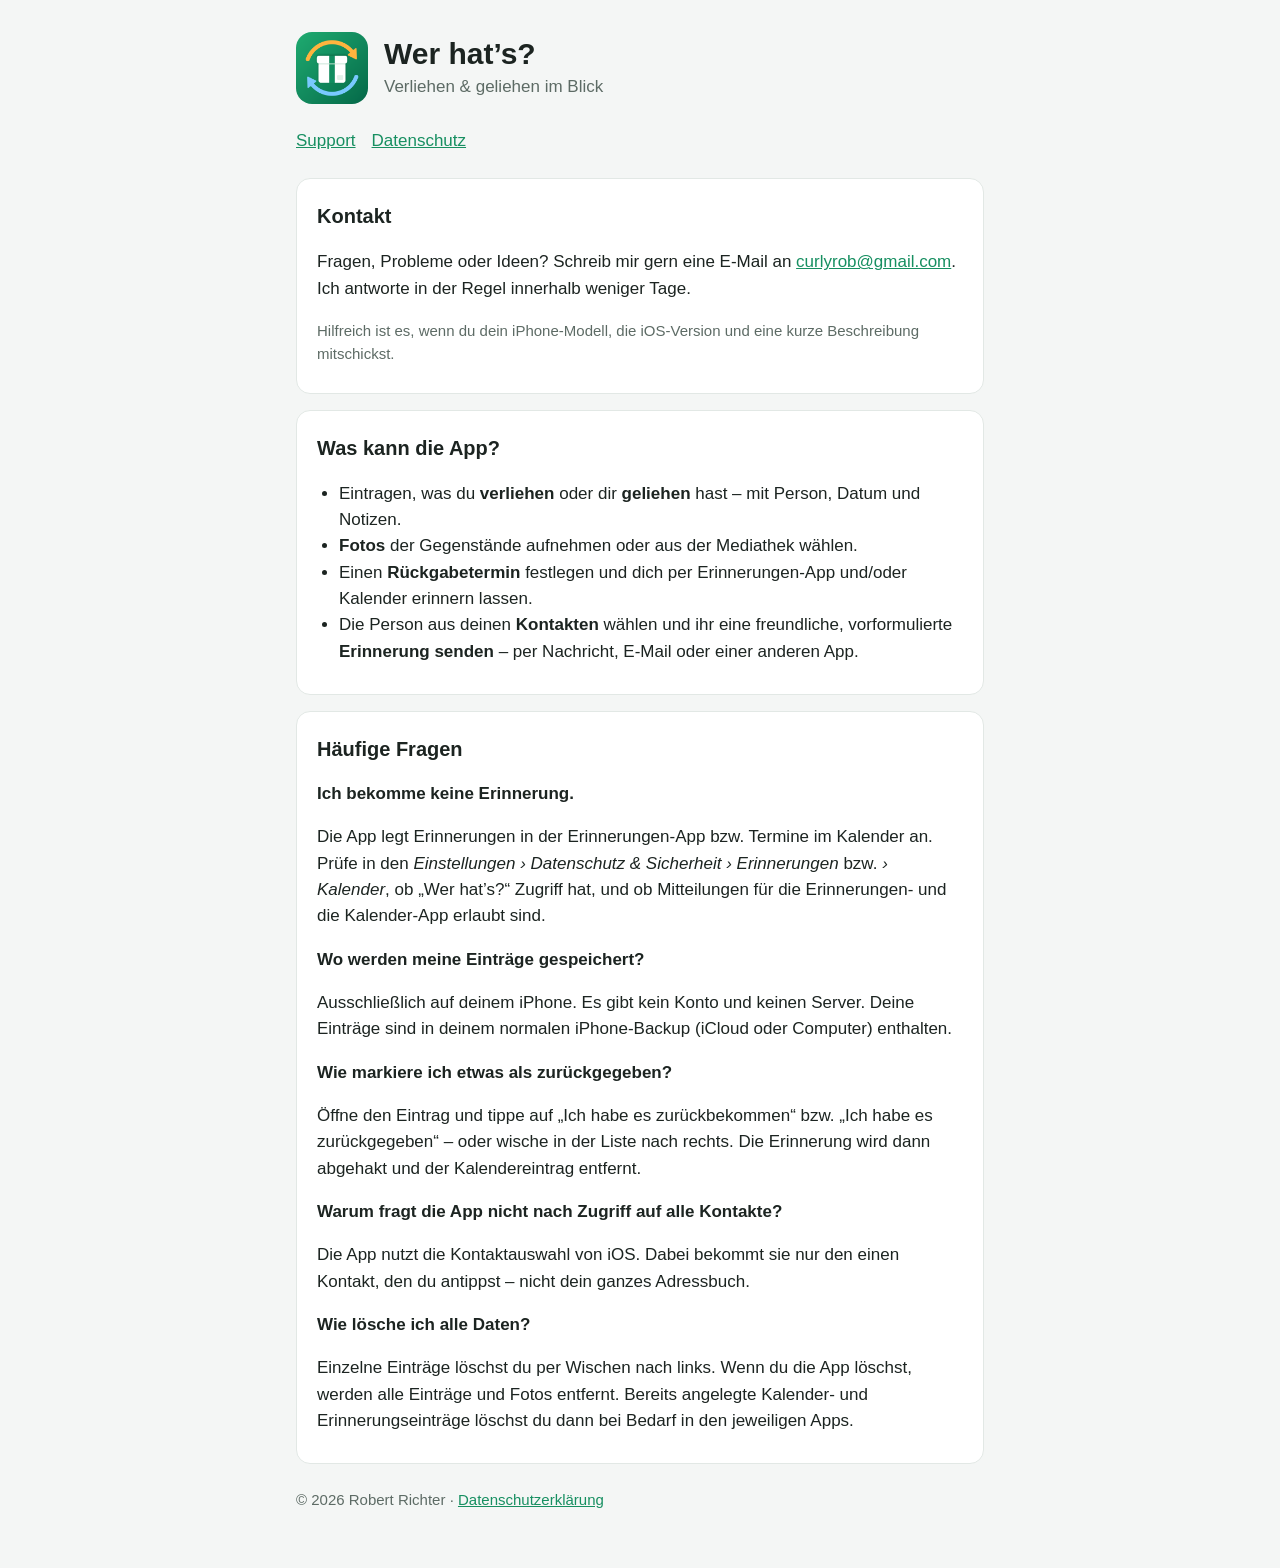
==== index.html @ f4478ae9 "Support- und Datenschutzseite für „Wer hat’s?“ Co-Authored-By: Claude Opus 5.5 <noreply@anthropic.co" ====
<!doctype html>
<html lang="de">
<head>
  <meta charset="utf-8">
  <meta name="viewport" content="width=device-width, initial-scale=1">
  <title>Wer hat’s? – Support</title>
  <meta name="description" content="Hilfe und Kontakt zur iPhone-App „Wer hat’s?“ – verliehen &amp; geliehen im Blick.">
  <link rel="icon" href="icon.png">
  <link rel="stylesheet" href="style.css">
</head>
<body>
<main>
  <header>
    <img src="icon.png" alt="">
    <div>
      <h1>Wer hat’s?</h1>
      <p>Verliehen &amp; geliehen im Blick</p>
    </div>
  </header>
  <nav>
    <a href="./">Support</a>
    <a href="datenschutz.html">Datenschutz</a>
  </nav>

  <section>
    <h2>Kontakt</h2>
    <p>Fragen, Probleme oder Ideen? Schreib mir gern eine E-Mail an
      <a href="mailto:curlyrob@gmail.com?subject=Wer%20hat%E2%80%99s%3F">curlyrob@gmail.com</a>.
      Ich antworte in der Regel innerhalb weniger Tage.</p>
    <p class="muted">Hilfreich ist es, wenn du dein iPhone-Modell, die iOS-Version und eine kurze Beschreibung mitschickst.</p>
  </section>

  <section>
    <h2>Was kann die App?</h2>
    <ul>
      <li>Eintragen, was du <strong>verliehen</strong> oder dir <strong>geliehen</strong> hast – mit Person, Datum und Notizen.</li>
      <li><strong>Fotos</strong> der Gegenstände aufnehmen oder aus der Mediathek wählen.</li>
      <li>Einen <strong>Rückgabetermin</strong> festlegen und dich per Erinnerungen-App und/oder Kalender erinnern lassen.</li>
      <li>Die Person aus deinen <strong>Kontakten</strong> wählen und ihr eine freundliche, vorformulierte <strong>Erinnerung senden</strong> – per Nachricht, E-Mail oder einer anderen App.</li>
    </ul>
  </section>

  <section>
    <h2>Häufige Fragen</h2>

    <h3>Ich bekomme keine Erinnerung.</h3>
    <p>Die App legt Erinnerungen in der Erinnerungen-App bzw. Termine im Kalender an. Prüfe in den
      <em>Einstellungen › Datenschutz &amp; Sicherheit › Erinnerungen</em> bzw. <em>› Kalender</em>, ob „Wer hat’s?“ Zugriff hat,
      und ob Mitteilungen für die Erinnerungen- und die Kalender-App erlaubt sind.</p>

    <h3>Wo werden meine Einträge gespeichert?</h3>
    <p>Ausschließlich auf deinem iPhone. Es gibt kein Konto und keinen Server. Deine Einträge sind in deinem normalen
      iPhone-Backup (iCloud oder Computer) enthalten.</p>

    <h3>Wie markiere ich etwas als zurückgegeben?</h3>
    <p>Öffne den Eintrag und tippe auf „Ich habe es zurückbekommen“ bzw. „Ich habe es zurückgegeben“ – oder wische in der Liste
      nach rechts. Die Erinnerung wird dann abgehakt und der Kalendereintrag entfernt.</p>

    <h3>Warum fragt die App nicht nach Zugriff auf alle Kontakte?</h3>
    <p>Die App nutzt die Kontaktauswahl von iOS. Dabei bekommt sie nur den einen Kontakt, den du antippst – nicht dein ganzes Adressbuch.</p>

    <h3>Wie lösche ich alle Daten?</h3>
    <p>Einzelne Einträge löschst du per Wischen nach links. Wenn du die App löschst, werden alle Einträge und Fotos entfernt.
      Bereits angelegte Kalender- und Erinnerungseinträge löschst du dann bei Bedarf in den jeweiligen Apps.</p>
  </section>

  <footer>
    © 2026 Robert Richter · <a href="datenschutz.html">Datenschutzerklärung</a>
  </footer>
</main>
</body>
</html>
---- style.css ----
:root {
  --bg: #f4f6f5;
  --card: #ffffff;
  --text: #1c2421;
  --muted: #5d6b65;
  --accent: #178f61;
  --line: #e2e8e5;
}
@media (prefers-color-scheme: dark) {
  :root {
    --bg: #101513;
    --card: #19201d;
    --text: #e8eeeb;
    --muted: #9aaaa3;
    --accent: #40bd85;
    --line: #2a3430;
  }
}
* { box-sizing: border-box; }
body {
  margin: 0;
  background: var(--bg);
  color: var(--text);
  font: 17px/1.55 -apple-system, BlinkMacSystemFont, "Segoe UI", Roboto, sans-serif;
}
main { max-width: 720px; margin: 0 auto; padding: 32px 16px 56px; }
header { display: flex; align-items: center; gap: 16px; margin-bottom: 24px; }
header img { width: 72px; height: 72px; border-radius: 16px; }
header h1 { margin: 0; font-size: 30px; line-height: 1.2; }
header p { margin: 2px 0 0; color: var(--muted); }
nav { display: flex; gap: 16px; margin-bottom: 24px; flex-wrap: wrap; }
a { color: var(--accent); }
section {
  background: var(--card);
  border: 1px solid var(--line);
  border-radius: 14px;
  padding: 4px 20px 12px;
  margin-bottom: 16px;
}
h2 { font-size: 20px; margin: 18px 0 6px; }
h3 { font-size: 17px; margin: 16px 0 4px; }
ul { padding-left: 22px; }
.muted, footer { color: var(--muted); font-size: 15px; }
footer { margin-top: 24px; }
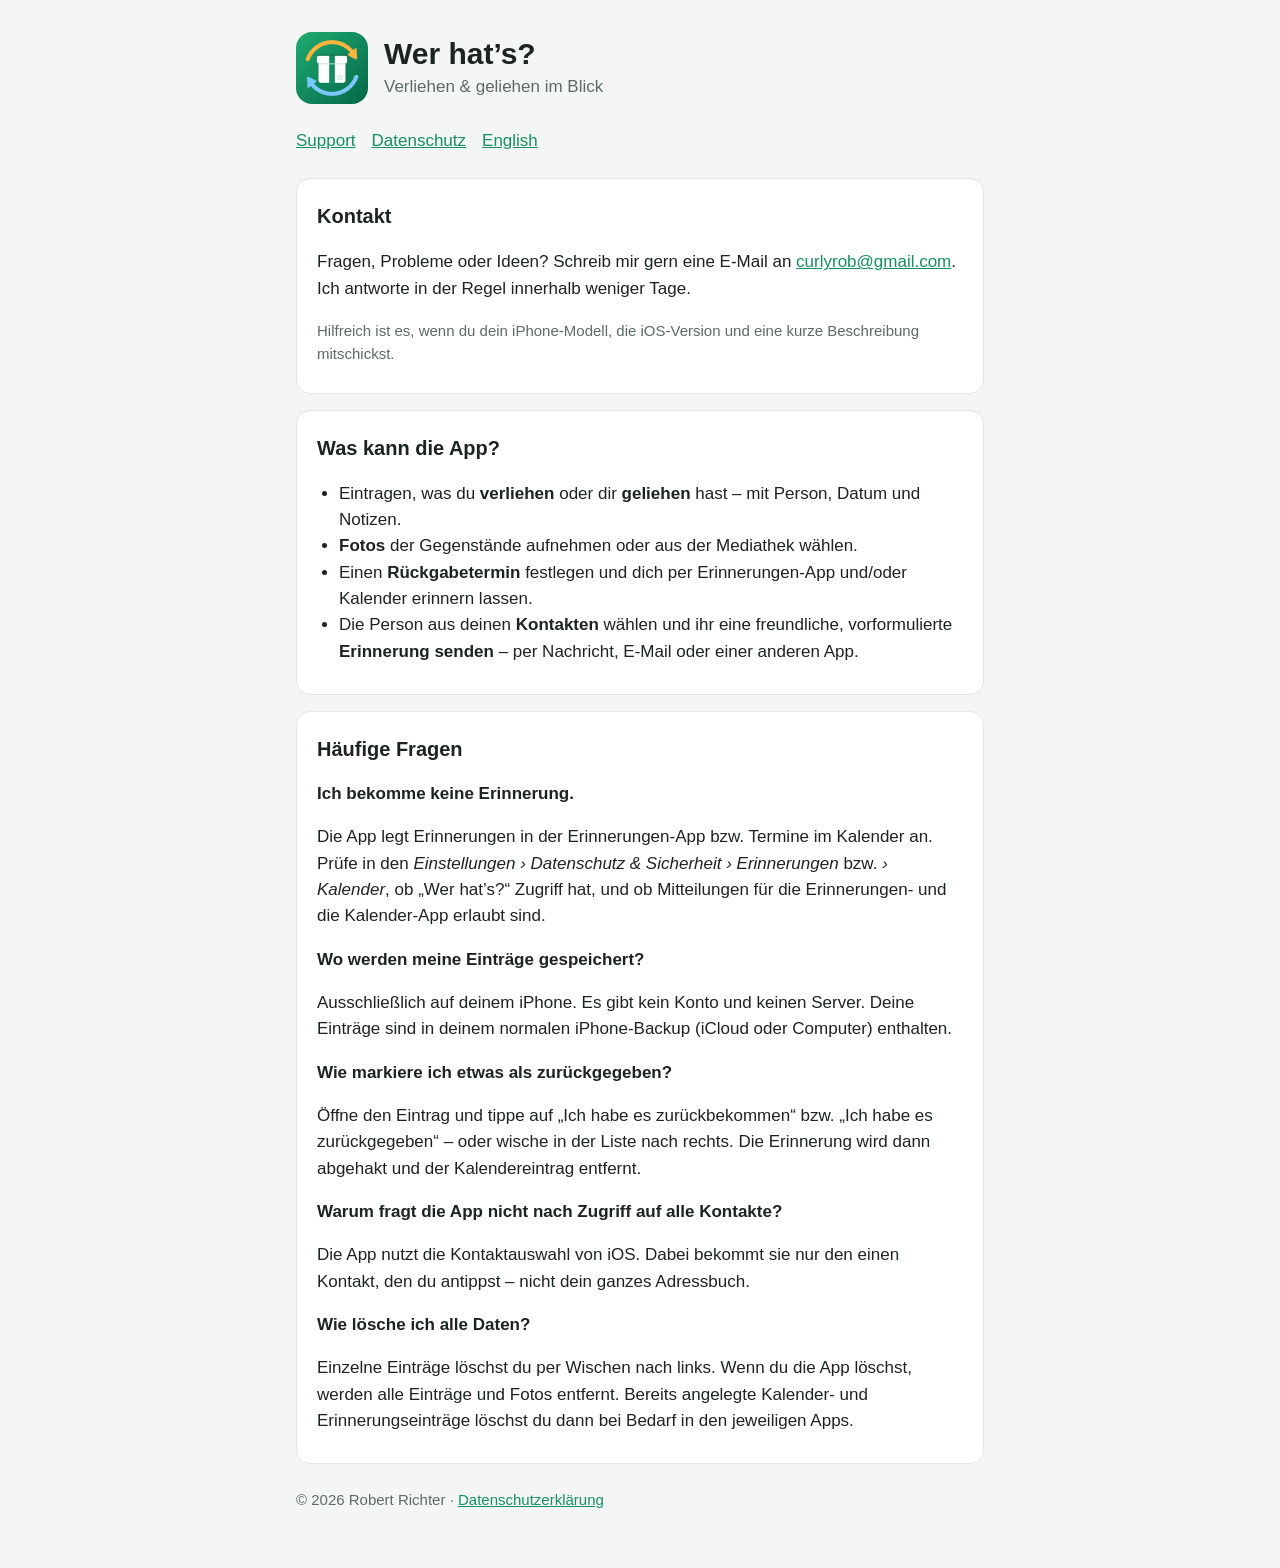
==== commit ad132250: "Englische Support- und Datenschutzseite Co-Authored-By: Claude Opus 5.5 <noreply@anthropic.com>" ====
--- a/index.html
+++ b/index.html
@@ -20,6 +20,7 @@
   <nav>
     <a href="./">Support</a>
     <a href="datenschutz.html">Datenschutz</a>
+    <a href="en/">English</a>
   </nav>
 
   <section>
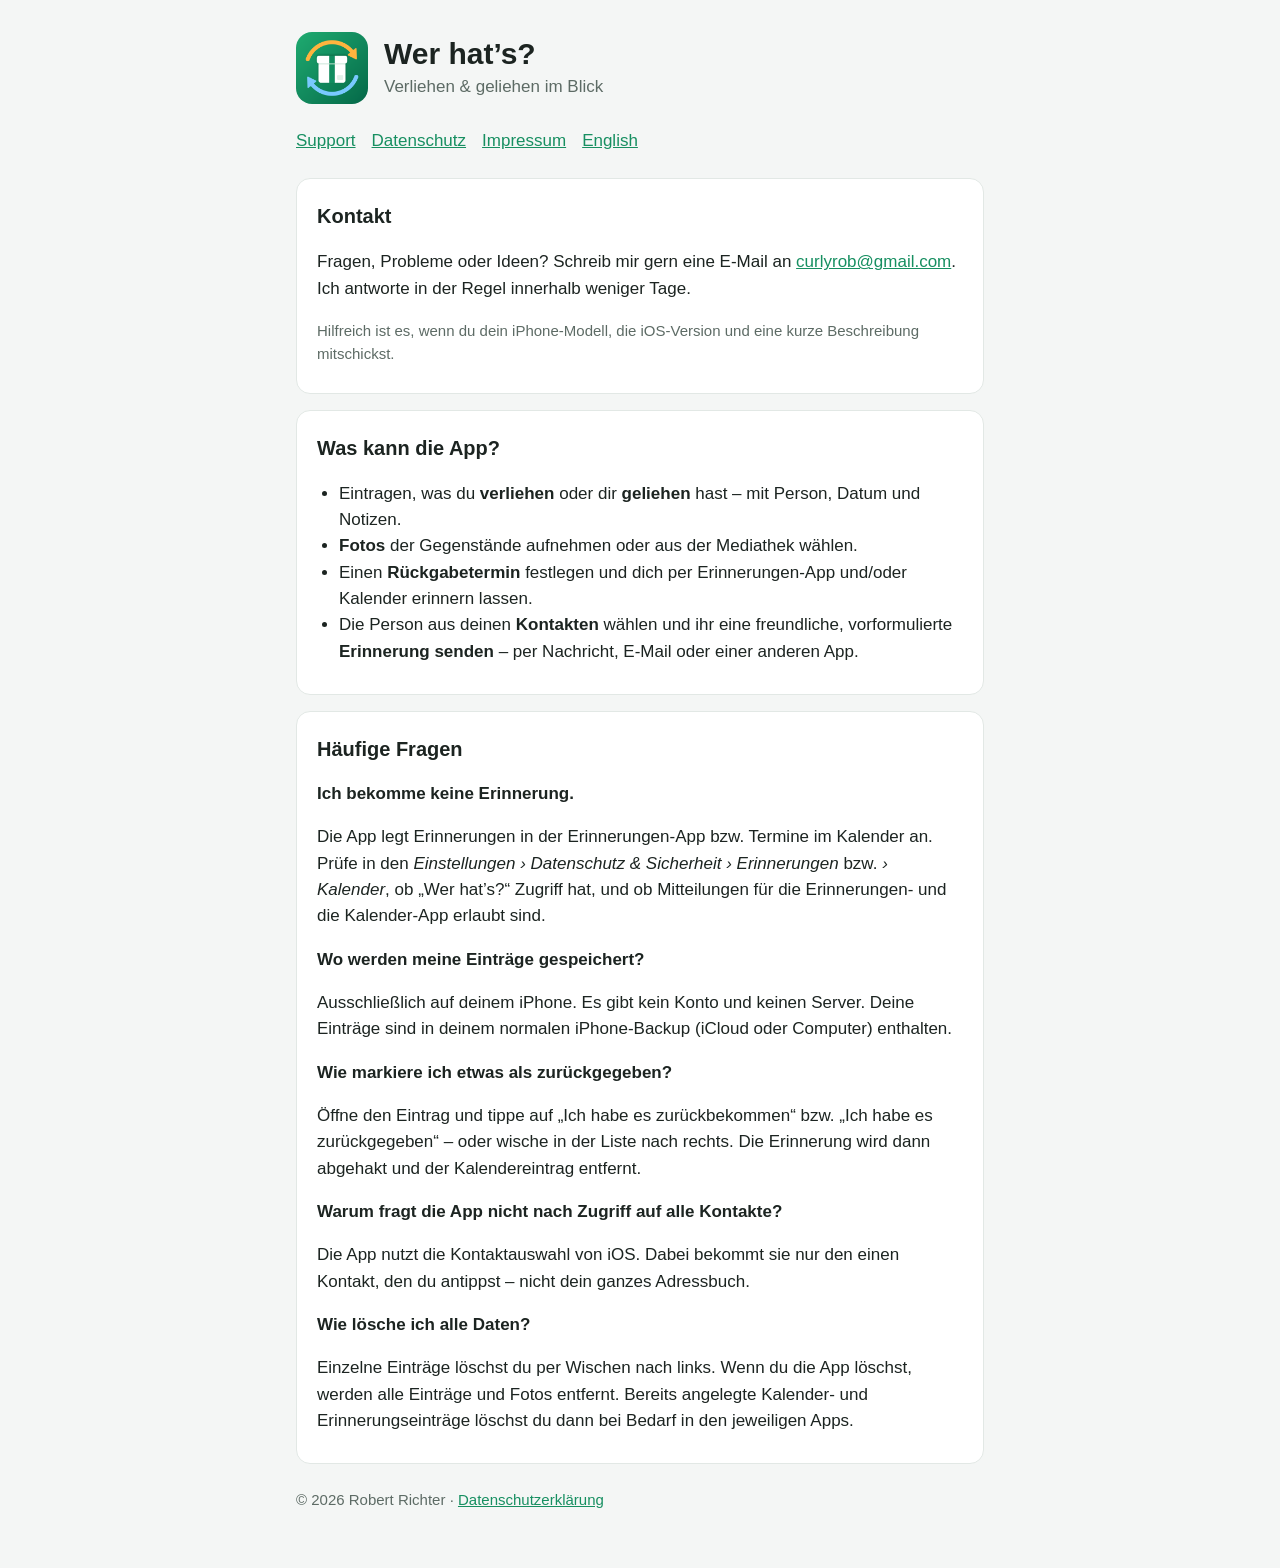
==== commit 734d5620: "Impressum, Hinweis zu In-App-Käufen im Datenschutz Co-Authored-By: Claude Opus 5.5 <noreply@anthropi" ====
--- a/index.html
+++ b/index.html
@@ -20,6 +20,7 @@
   <nav>
     <a href="./">Support</a>
     <a href="datenschutz.html">Datenschutz</a>
+    <a href="impressum.html">Impressum</a>
     <a href="en/">English</a>
   </nav>
 
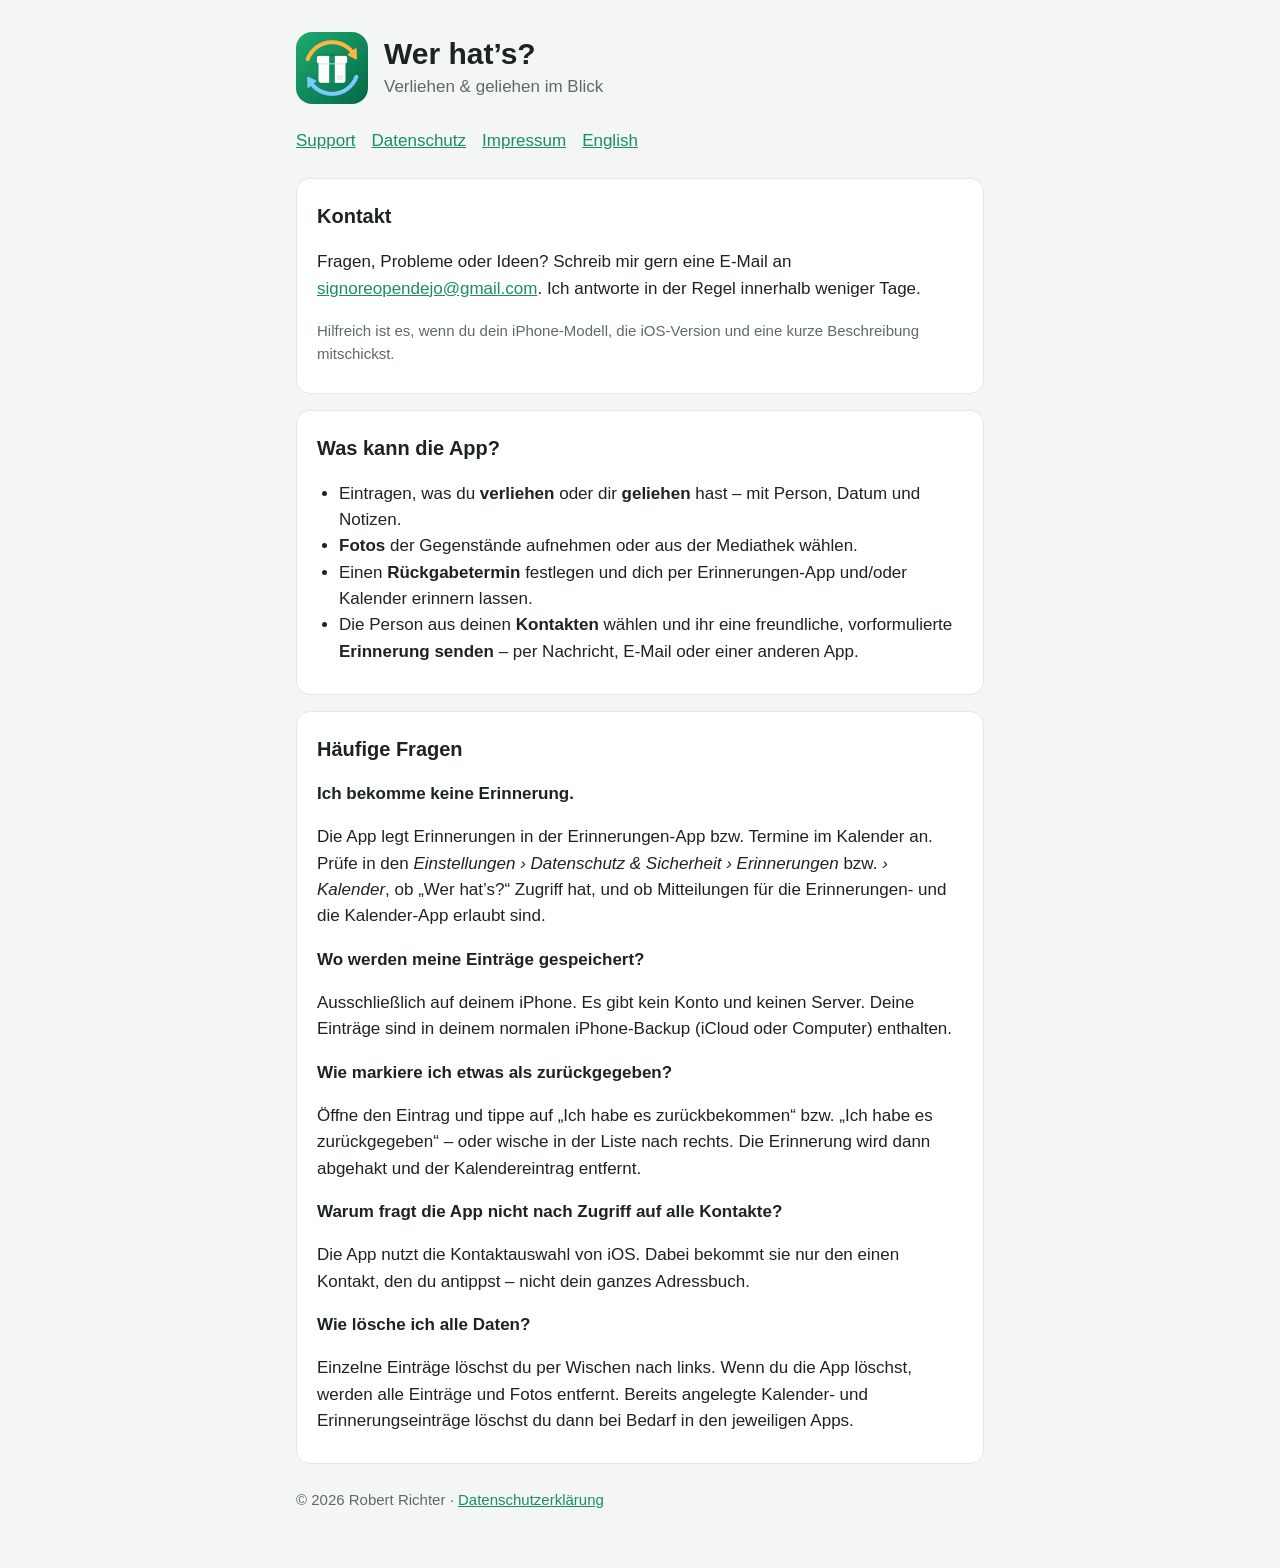
==== commit 92d602b4: "Kontakt-E-Mail geändert Co-Authored-By: Claude Opus 5.5 <noreply@anthropic.com>" ====
--- a/index.html
+++ b/index.html
@@ -27,7 +27,7 @@
   <section>
     <h2>Kontakt</h2>
     <p>Fragen, Probleme oder Ideen? Schreib mir gern eine E-Mail an
-      <a href="mailto:curlyrob@gmail.com?subject=Wer%20hat%E2%80%99s%3F">curlyrob@gmail.com</a>.
+      <a href="mailto:signoreopendejo@gmail.com?subject=Wer%20hat%E2%80%99s%3F">signoreopendejo@gmail.com</a>.
       Ich antworte in der Regel innerhalb weniger Tage.</p>
     <p class="muted">Hilfreich ist es, wenn du dein iPhone-Modell, die iOS-Version und eine kurze Beschreibung mitschickst.</p>
   </section>
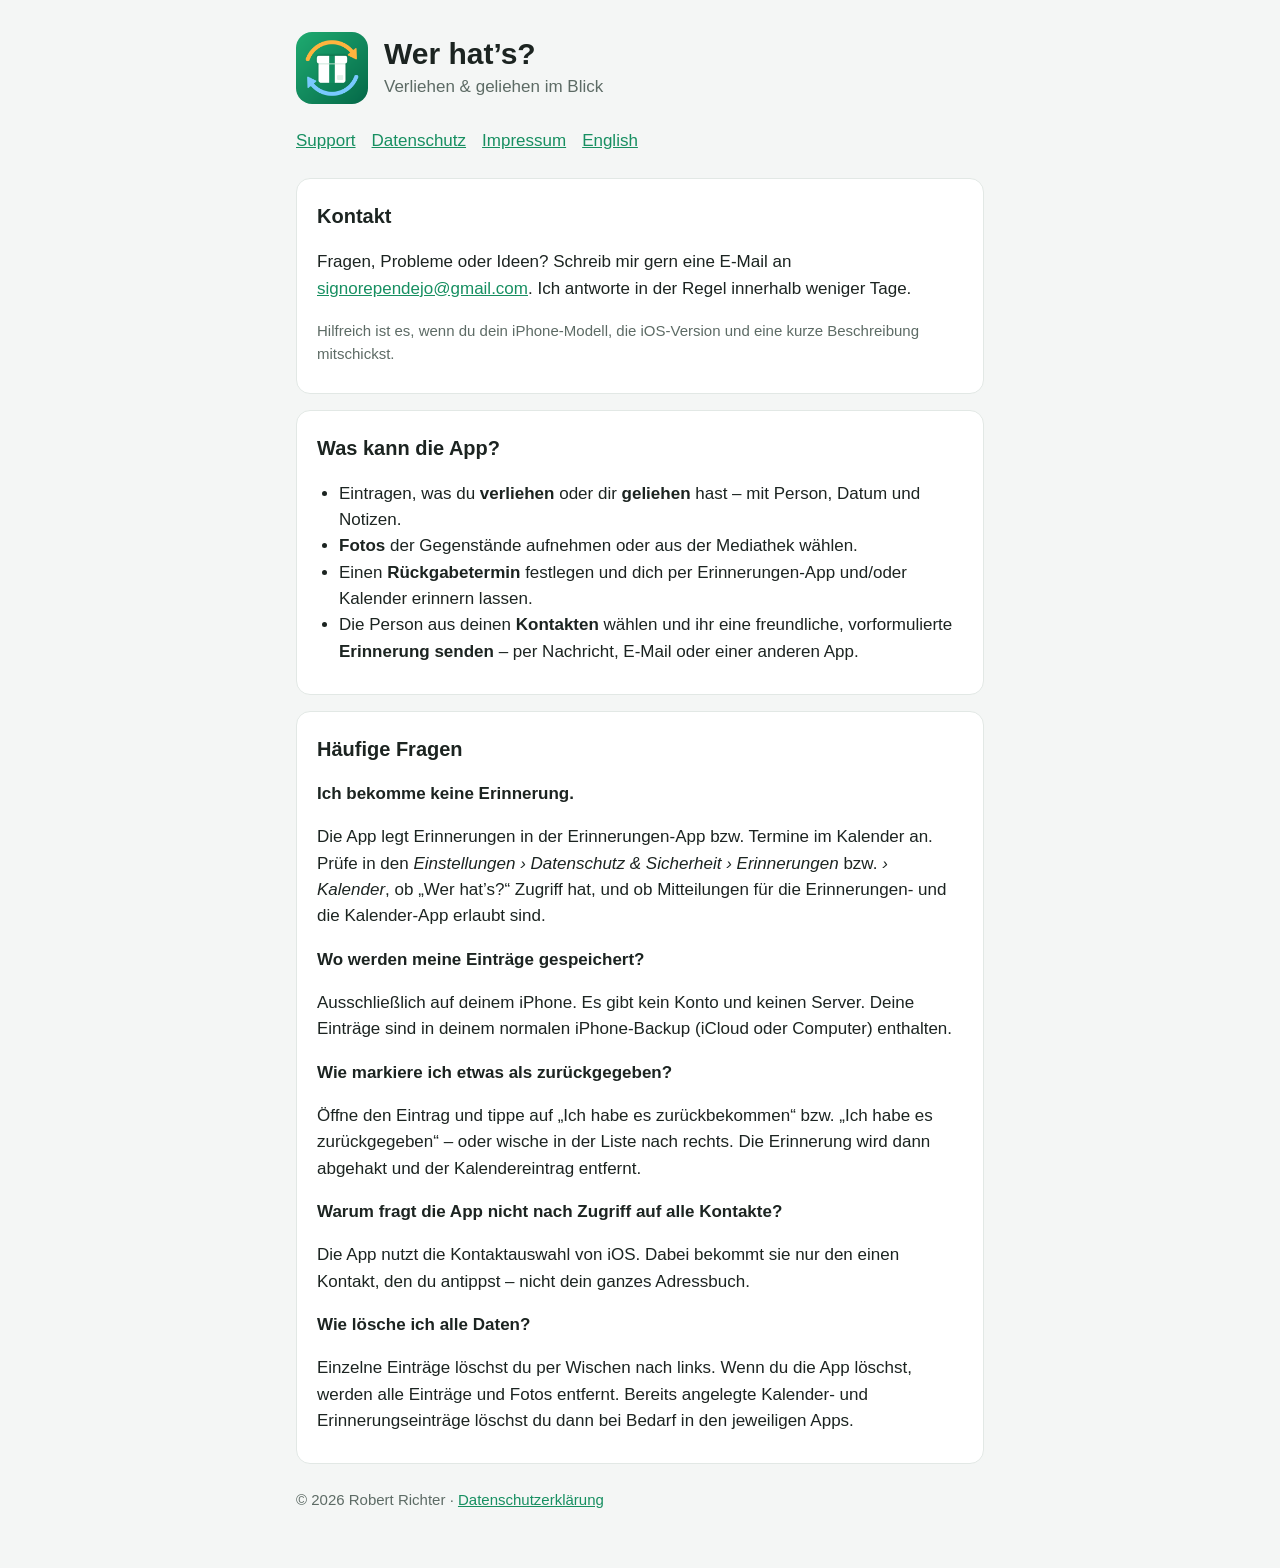
==== commit 91abc0dd: "Kontakt-E-Mail korrigiert: signorependejo@gmail.com Co-Authored-By: Claude Opus 5.5 <noreply@anthrop" ====
--- a/index.html
+++ b/index.html
@@ -27,7 +27,7 @@
   <section>
     <h2>Kontakt</h2>
     <p>Fragen, Probleme oder Ideen? Schreib mir gern eine E-Mail an
-      <a href="mailto:signoreopendejo@gmail.com?subject=Wer%20hat%E2%80%99s%3F">signoreopendejo@gmail.com</a>.
+      <a href="mailto:signorependejo@gmail.com?subject=Wer%20hat%E2%80%99s%3F">signorependejo@gmail.com</a>.
       Ich antworte in der Regel innerhalb weniger Tage.</p>
     <p class="muted">Hilfreich ist es, wenn du dein iPhone-Modell, die iOS-Version und eine kurze Beschreibung mitschickst.</p>
   </section>
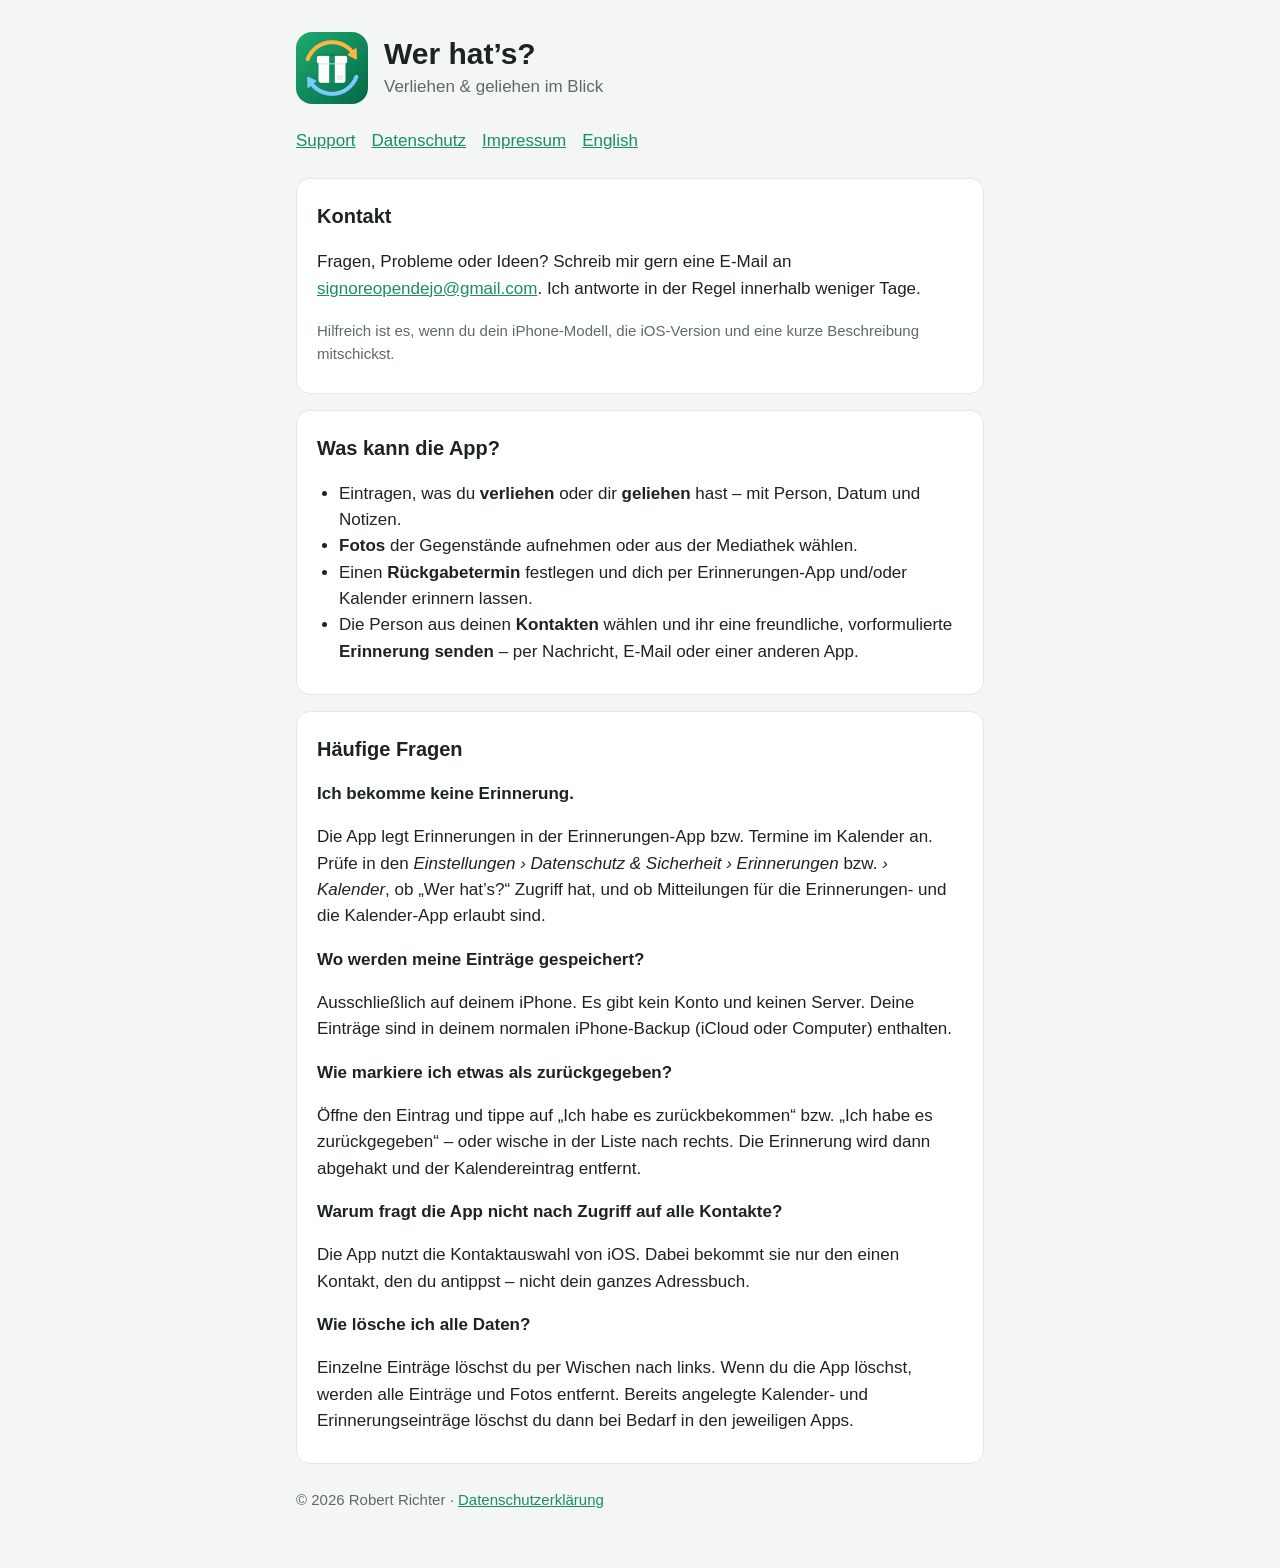
==== commit d519187a: "Tippfehler in der Kontakt-E-Mail korrigiert (signoreopendejo@gmail.com) Co-Authored-By: Claude Opus " ====
--- a/index.html
+++ b/index.html
@@ -27,7 +27,7 @@
   <section>
     <h2>Kontakt</h2>
     <p>Fragen, Probleme oder Ideen? Schreib mir gern eine E-Mail an
-      <a href="mailto:signorependejo@gmail.com?subject=Wer%20hat%E2%80%99s%3F">signorependejo@gmail.com</a>.
+      <a href="mailto:signoreopendejo@gmail.com?subject=Wer%20hat%E2%80%99s%3F">signoreopendejo@gmail.com</a>.
       Ich antworte in der Regel innerhalb weniger Tage.</p>
     <p class="muted">Hilfreich ist es, wenn du dein iPhone-Modell, die iOS-Version und eine kurze Beschreibung mitschickst.</p>
   </section>
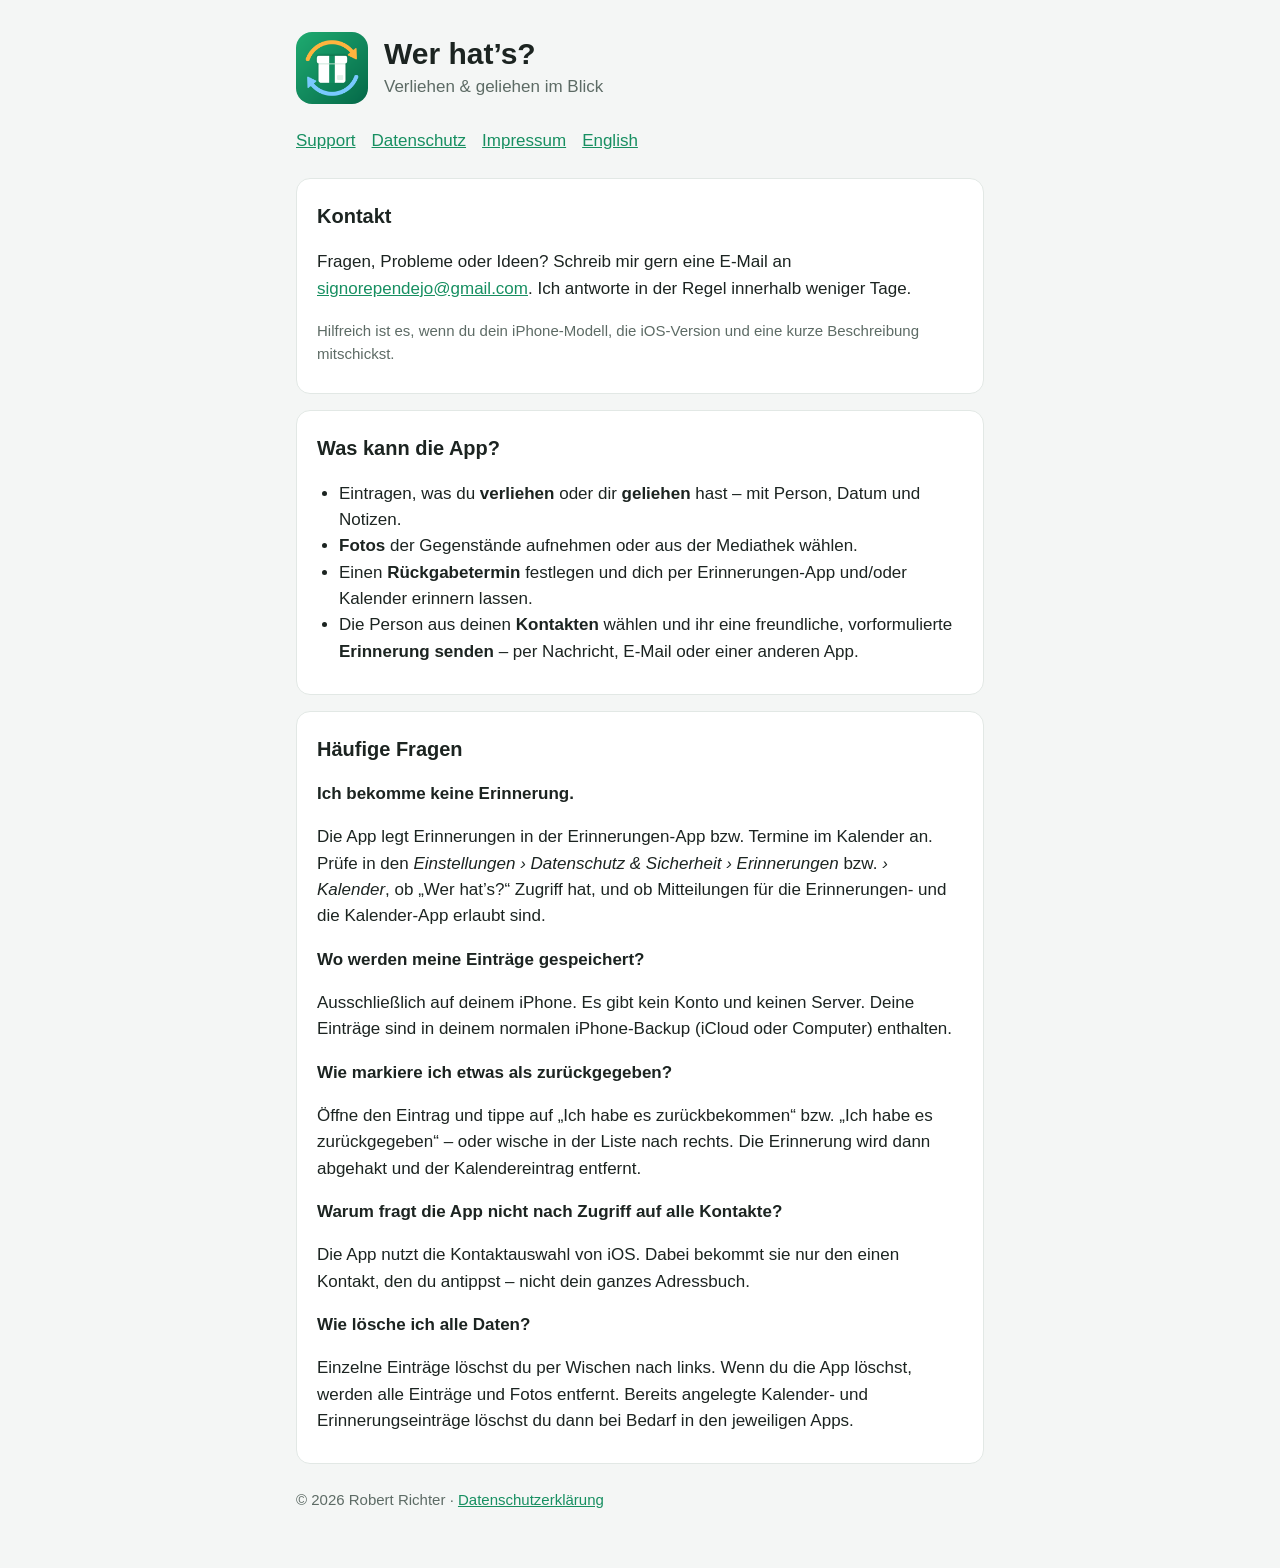
==== commit 744bae17: "Kontakt-E-Mail korrigiert: signorependejo@gmail.com Co-Authored-By: Claude Opus 5.5 <noreply@anthrop" ====
--- a/index.html
+++ b/index.html
@@ -27,7 +27,7 @@
   <section>
     <h2>Kontakt</h2>
     <p>Fragen, Probleme oder Ideen? Schreib mir gern eine E-Mail an
-      <a href="mailto:signoreopendejo@gmail.com?subject=Wer%20hat%E2%80%99s%3F">signoreopendejo@gmail.com</a>.
+      <a href="mailto:signorependejo@gmail.com?subject=Wer%20hat%E2%80%99s%3F">signorependejo@gmail.com</a>.
       Ich antworte in der Regel innerhalb weniger Tage.</p>
     <p class="muted">Hilfreich ist es, wenn du dein iPhone-Modell, die iOS-Version und eine kurze Beschreibung mitschickst.</p>
   </section>
